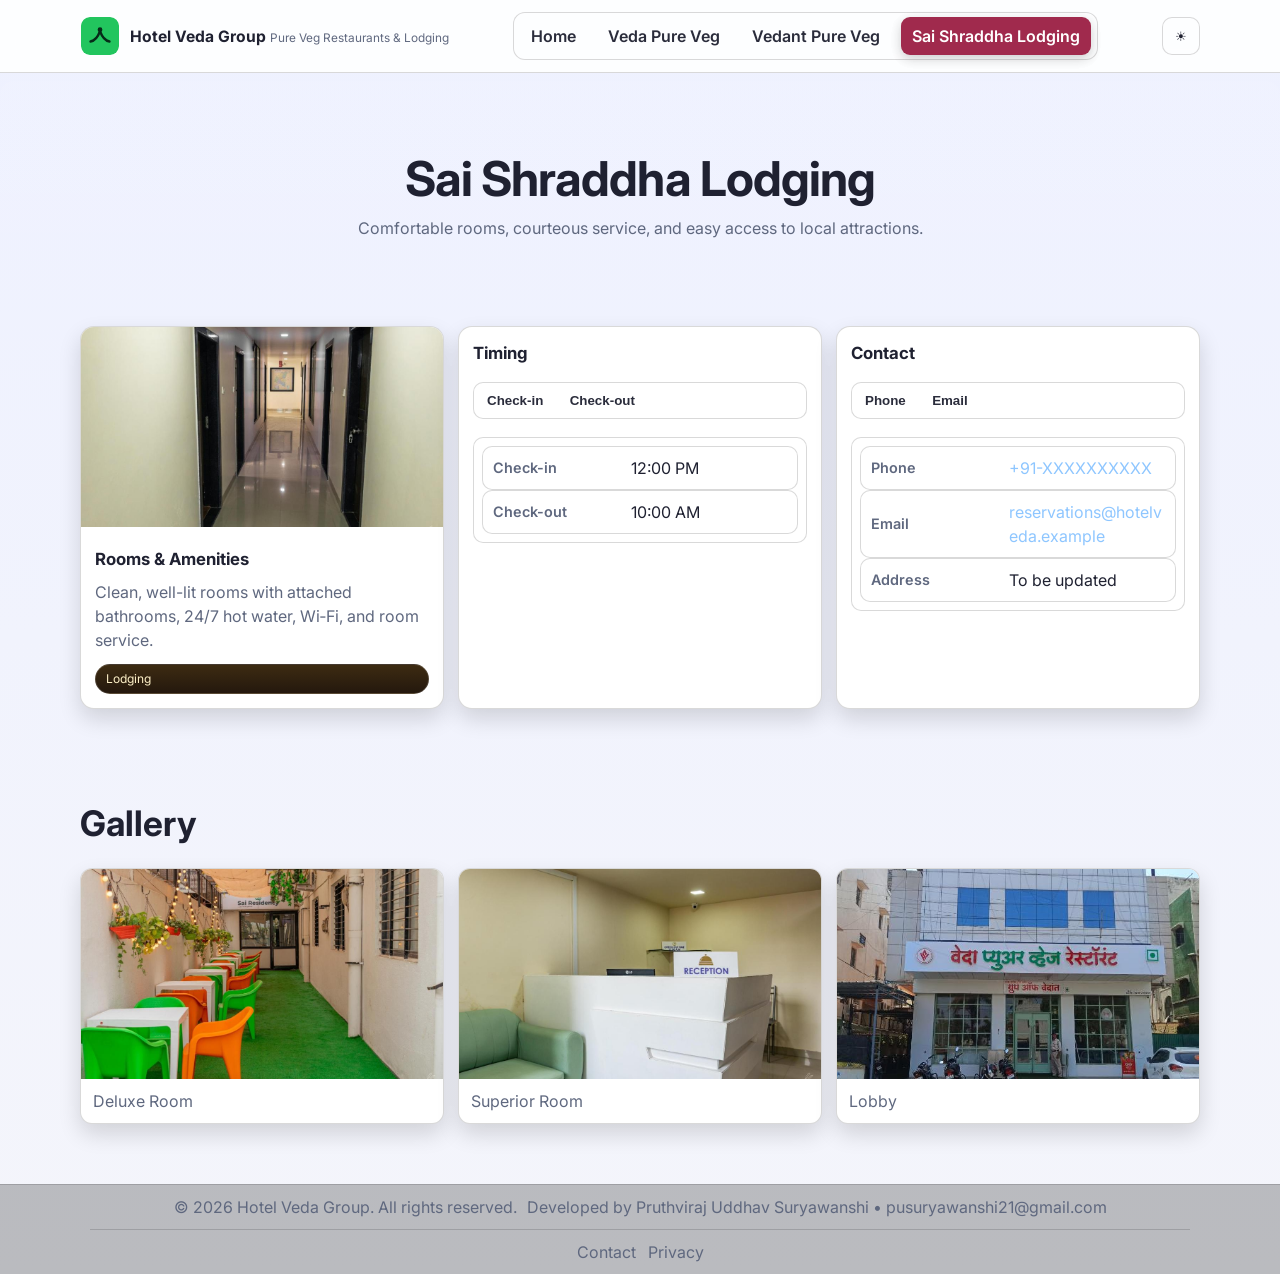
==== sai-shraddha-lodging.html @ 4648ee57 "updated files" ====
<!DOCTYPE html>
<html lang="en">
<head>
    <meta charset="utf-8">
    <meta name="viewport" content="width=device-width, initial-scale=1">
    <title>Sai Shraddha Lodging - Hotel Veda Group</title>
    <meta name="description" content="Sai Shraddha Lodging - Comfortable rooms, courteous service, and convenient location.">
    <link rel="preconnect" href="https://fonts.googleapis.com">
    <link rel="preconnect" href="https://fonts.gstatic.com" crossorigin>
    <link href="https://fonts.googleapis.com/css2?family=Inter:wght@400;500;600;700&display=swap" rel="stylesheet">
    <link rel="stylesheet" href="styles/main.css">
</head>
<body>
    <header class="site-header">
        <div class="container header-inner">
            <div class="brand">
                <img src="assets/logo.svg" alt="Hotel Veda Group" class="logo">
                <div class="brand-text">
                    <strong>Hotel Veda Group</strong>
                    <span>Pure Veg Restaurants & Lodging</span>
                </div>
            </div>
            <button class="nav-toggle" aria-label="Toggle navigation" aria-expanded="false">
                <svg viewBox="0 0 24 24" fill="none" stroke="currentColor" stroke-width="2" stroke-linecap="round" stroke-linejoin="round"><line x1="3" y1="6" x2="21" y2="6"></line><line x1="3" y1="12" x2="21" y2="12"></line><line x1="3" y1="18" x2="21" y2="18"></line></svg>
            </button>
            <nav class="nav" id="site-nav">
                <a href="index.html">Home</a>
                <a href="veda-pure-veg.html">Veda Pure Veg</a>
                <a href="vedant-pure-veg.html">Vedant Pure Veg</a>
                <a href="sai-shraddha-lodging.html" class="active">Sai Shraddha Lodging</a>
            </nav>
            <button class="theme-switch" id="theme-switch" aria-label="Toggle theme">☀</button>
        </div>
    </header>

    <main>
        <section class="hero">
            <div class="container">
                <h1>Sai Shraddha Lodging</h1>
                <p>Comfortable rooms, courteous service, and easy access to local attractions.</p>
            </div>
        </section>
        <section class="container" style="padding: 10px 0 60px;">
            <div class="card-grid">
                <div class="card">
                    <img class="card-image" src="images/676926873.jpg" alt="Sai Shraddha Lodging">
                    <div class="card-body">
                        <h3>Rooms & Amenities</h3>
                        <p>Clean, well-lit rooms with attached bathrooms, 24/7 hot water, Wi‑Fi, and room service.</p>
                        <div class="chip">Lodging</div>
                    </div>
                </div>
                <div class="card">
                    <div class="card-body">
                        <h3>Timing</h3>
                        <div class="info-tabs" role="tablist" aria-label="Check-in and check-out timings">
                            <button class="tab-item active" role="tab" aria-selected="true">Check-in</button>
                            <button class="tab-item" role="tab" aria-selected="false">Check-out</button>
                        </div>
                        <div class="tab-panel">
                            <div class="info-row"><div class="info-label">Check-in</div><div class="info-value">12:00 PM</div></div>
                            <div class="info-row"><div class="info-label">Check-out</div><div class="info-value">10:00 AM</div></div>
                        </div>
                    </div>
                </div>
                <div class="card">
                    <div class="card-body">
                        <h3>Contact</h3>
                        <div class="info-tabs" role="tablist" aria-label="Contact options">
                            <button class="tab-item active" role="tab" aria-selected="true">Phone</button>
                            <button class="tab-item" role="tab" aria-selected="false">Email</button>
                        </div>
                        <div class="tab-panel">
                            <div class="info-row"><div class="info-label">Phone</div><div class="info-value"><a href="tel:+91XXXXXXXXXX">+91-XXXXXXXXXX</a></div></div>
                            <div class="info-row"><div class="info-label">Email</div><div class="info-value"><a href="mailto:reservations@hotelveda.example">reservations@hotelveda.example</a></div></div>
                            <div class="info-row"><div class="info-label">Address</div><div class="info-value">To be updated</div></div>
                        </div>
                    </div>
                </div>
            </div>
        </section>

        <section class="gallery-section container">
            <h2>Gallery</h2>
            <div class="gallery-grid">
                <div class="gallery-card">
                    <img src="images/676926915.jpg" alt="Sai Shraddha room">
                    <div class="caption">Deluxe Room</div>
                </div>
                <div class="gallery-card">
                    <img src="images/676926921.jpg" alt="Sai Shraddha room">
                    <div class="caption">Superior Room</div>
                </div>
                <div class="gallery-card">
                    <img src="images/676926884.jpg" alt="Sai Shraddha lobby">
                    <div class="caption">Lobby</div>
                </div>
            </div>
        </section>
    </main>

    <footer class="site-footer">
        <div class="footer-top">
            <p>© <span id="year"></span> Hotel Veda Group. All rights reserved.</p>
            <p class="footer-meta">Developed by Pruthviraj Uddhav Suryawanshi • <a href="mailto:pusuryawanshi21@gmail.com">pusuryawanshi21@gmail.com</a></p>
        </div>
        <div class="footer-bottom">
            <nav class="footer-nav">
                <a href="mailto:reservations@hotelveda.example">Contact</a>
                <a href="#">Privacy</a>
            </nav>
        </div>
    </footer>

    <script defer src="scripts/main.js"></script>
    <script>document.getElementById('year').textContent = new Date().getFullYear();</script>
</body>
</html>
---- styles/main.css ----
:root {
  --bg: #0b0b20;
  --bg-soft: #111a34;
  --card: #171f3b;
  --surface: rgba(7,12,25,0.82);
  --text: #f6f7ff;
  --muted: #bac3df;
  --brand: #e1b761;
  --accent: #7d1f43;
  --border: rgba(255,255,255,0.14);
  --shadow: 0 16px 30px rgba(0,0,0,0.35);
}
[data-theme="light"] {
  --bg: #f4f5fb;
  --bg-soft: #eef1ff;
  --card: #ffffff;
  --surface: rgba(255,255,255,0.88);
  --text: #1f2131;
  --muted: #5f687f;
  --brand: #b86a1d;
  --accent: #9b1f43;
  --border: rgba(0,0,0,0.15);
  --shadow: 0 10px 22px rgba(0,0,0,0.14);
}
* { box-sizing: border-box; }
html { scroll-behavior: smooth; }
html, body { margin: 0; padding: 0; min-height: 100%; font-family: Inter, system-ui, -apple-system, Segoe UI, Roboto, Arial, sans-serif; background: linear-gradient(180deg, var(--bg-soft), var(--bg)); color: var(--text); transition: background 0.25s ease, color 0.25s ease; }
body { line-height: 1.5; }
body::before { content: ""; position: fixed; inset: 0; background: radial-gradient(circle at 15% 8%, rgba(255,255,255,0.05), transparent 38%), radial-gradient(circle at 90% 12%, rgba(255,255,255,0.04), transparent 45%); pointer-events: none; z-index: -1; }
.container { width: min(1120px, 94%); margin: 0 auto; padding: 0 14px; }
a { color: inherit; }
button, .btn, .theme-switch { outline: none; }
button:focus-visible, a:focus-visible { outline: 2px solid #9f6f21; outline-offset: 2px; }
.site-header { position: sticky; top: 0; z-index: 50; background: var(--surface); border-bottom: 1px solid var(--border); backdrop-filter: blur(10px); }
.header-inner { display: flex; align-items: center; justify-content: space-between; gap: 12px; padding: 12px 0; }
.brand { display: flex; align-items: center; gap: 10px; }
.logo { width: 40px; height: 40px; border-radius: 10px; border: 1px solid rgba(255,255,255,0.18); }
.brand-text strong { font-size: 0.98rem; }
.brand-text span { color: var(--muted); font-size: 0.74rem; }
.nav { display: flex; align-items: center; gap: 10px; background: rgba(255,255,255,0.05); border: 1px solid var(--border); border-radius: 12px; padding: 4px 6px; }
.nav a { color: var(--text); text-decoration: none; font-weight: 600; padding: 7px 11px; border-radius: 9px; transition: transform 0.1s ease, background 0.18s ease, color 0.18s ease; opacity: 0.95; }
.nav a:hover { transform: translateY(-1px); }
.nav a.active { color: #fff; background: var(--accent); box-shadow: 0 4px 12px rgba(0,0,0,0.2); }
.nav a:not(.active):hover { background: rgba(255,255,255,0.2); }
a { text-decoration: none; color: inherit; }
.theme-switch { border: 1px solid var(--border); background: rgba(255,255,255,0.08); color: var(--text); border-radius: 10px; width: 38px; height: 38px; display: inline-flex; align-items: center; justify-content: center; cursor: pointer; transition: background .15s ease; }
.theme-switch:hover { background: rgba(255,255,255,0.2); }
.nav-toggle { display: none; width: 40px; height: 40px; border-radius: 10px; border: 1px solid var(--border); background: rgba(255,255,255,0.05); color: var(--text); align-items: center; justify-content: center; }
.nav-toggle svg { width: 20px; height: 20px; }
.hero { position: relative; text-align: center; padding: 72px 0 38px; background: linear-gradient(180deg, rgba(255,255,255,0.06), rgba(255,255,255,0.02)); border-radius: 14px; margin: 8px 0 20px; }
.hero::after { content: ""; position: absolute; inset: 15px; border-radius: 12px; background: radial-gradient(circle at 50% 25%, rgba(255,255,255,0.15), rgba(255,255,255,0)); z-index: -1; }
.hero h1 { margin: 0 0 10px; font-size: clamp(2rem, 6vw, 3rem); letter-spacing: -0.02em; line-height: 1.1; text-align: center; }
.hero p { margin: 0 auto 18px; color: var(--muted); max-width: 760px; font-size: 1rem; text-align: center; }
.btn, .btn-outline { display: inline-block; border-radius: 10px; font-weight: 700; text-decoration: none; transition: all 0.16s ease; }
.btn { color: #2f1f05; background: linear-gradient(135deg, #f4d37a, #c4923d); padding: 12px 18px; box-shadow: 0 12px 24px rgba(0,0,0,0.28); }
.btn:hover { transform: translateY(-2px); box-shadow: 0 16px 26px rgba(0,0,0,0.3); }
.btn-outline { padding: 10px 14px; color: #f5f7ff; border: 1px solid rgba(255,255,255,0.2); background: rgba(255,255,255,0.03); }
.btn-outline:hover { background: rgba(255,255,255,0.12); }
.properties-section, .gallery-section { padding: 28px 0 60px; }
.properties-section h2, .gallery-section h2 { margin: 0 0 18px; font-size: clamp(1.7rem, 4vw, 2.2rem); }
.card-grid, .gallery-grid { display: grid; grid-template-columns: repeat(3, 1fr); gap: 14px; }
.card { border-radius: 14px; overflow: hidden; border: 1px solid var(--border); background: var(--card); box-shadow: var(--shadow); transition: transform .2s ease, border-color .2s ease, box-shadow .2s ease; }
.card:hover { transform: translateY(-4px); border-color: rgba(255,255,255,0.24); box-shadow: 0 22px 40px rgba(0,0,0,0.42); }
.card-image { width: 100%; height: 200px; object-fit: cover; background: #111d3b; }
.card-body { padding: 14px; display: flex; flex-direction: column; gap: 8px; }
.card-body h3 { margin: 0; font-size: 1.05rem; }
.card-body p { margin: 0; color: var(--muted); }
.chip { display: inline-block; margin-top: 4px; padding: 5px 10px; border-radius: 999px; font-size: 12px; color: #fdf0c7; background: linear-gradient(180deg, #3d2b12, #24180d); border: 1px solid rgba(255,255,255,0.15); }
.gallery-card { border-radius: 12px; overflow: hidden; border: 1px solid var(--border); background: var(--card); box-shadow: var(--shadow); }
.gallery-card img { width: 100%; height: 210px; object-fit: cover; display: block; }
.caption { padding: 10px 12px; color: var(--muted); }
.info-list { display: flex; flex-direction: column; gap: 8px; margin-top: 8px; }
.info-tabs { display: flex; gap: 0.4rem; border: 1px solid var(--border); border-radius: 10px; background: rgba(255,255,255,0.05); padding: 3px; margin-top: 8px; }
.tab-item { border: none; background: rgba(255,255,255,0.04); color: var(--text); font-weight: 600; border-radius: 8px; padding: 7px 10px; cursor: default; transition: none; opacity: 0.95; }
.tab-item.active { background: rgba(255,255,255,0.14); color: var(--text); }
.tab-panel { margin-top: 10px; background: rgba(255,255,255,0.03); border-radius: 10px; border: 1px solid var(--border); padding: 8px; }
.info-row { display: grid; grid-template-columns: 130px 1fr; gap: 8px; padding: 9px 10px; border-radius: 10px; border: 1px solid var(--border); background: rgba(255,255,255,0.03); align-items: center; }
.info-label { color: var(--muted); font-weight: 600; font-size: 0.9rem; }
.info-value { color: var(--text); }
.info-row a { color: #8ec6ff; text-decoration: none; word-break: break-word; overflow-wrap: anywhere; }
.info-row a:hover { text-decoration: underline; }
.info-value { white-space: normal; }
.location-card iframe { width: 100%; height: 280px; border: 0; border-radius: 10px; margin-top: 8px; }
.site-footer { border-top: 1px solid var(--border); background: rgba(0,0,0,0.24); }
.footer-top, .footer-bottom { width: min(1100px, 94%); margin: 0 auto; padding: 10px 14px; display: flex; flex-wrap: wrap; align-items: center; justify-content: center; gap: 10px; text-align: center; }
.footer-top { border-bottom: 1px solid var(--border); }
.footer-top p, .footer-top .footer-meta, .footer-bottom p { margin: 0; color: var(--muted); }
.footer-nav { display: flex; gap: 12px; }
.footer-nav a { color: var(--muted); text-decoration: none; }
.footer-nav a:hover { color: var(--text); }
@media (max-width: 720px) { .footer-top, .footer-bottom { flex-direction: column; } }
.cta-row { display: flex; justify-content: center; gap: 10px; margin-top: 12px; }
@media (max-width: 980px) { .card-grid, .gallery-grid { grid-template-columns: repeat(2, 1fr); } }
@media (max-width: 700px) {
  .card-grid, .gallery-grid { grid-template-columns: 1fr; }
  .header-inner { gap: 10px; }
  .nav { position: fixed; top: 60px; left: 10px; right: 10px; display: none; flex-direction: column; background: rgba(255,255,255,0.95); border: 1px solid var(--border); border-radius: 10px; padding: 10px; box-shadow: var(--shadow); z-index: 999; }
  .nav.open { display: flex; }
  .nav a { padding: 10px; border-radius: 8px; }
  .nav-toggle { display: inline-flex; }
}
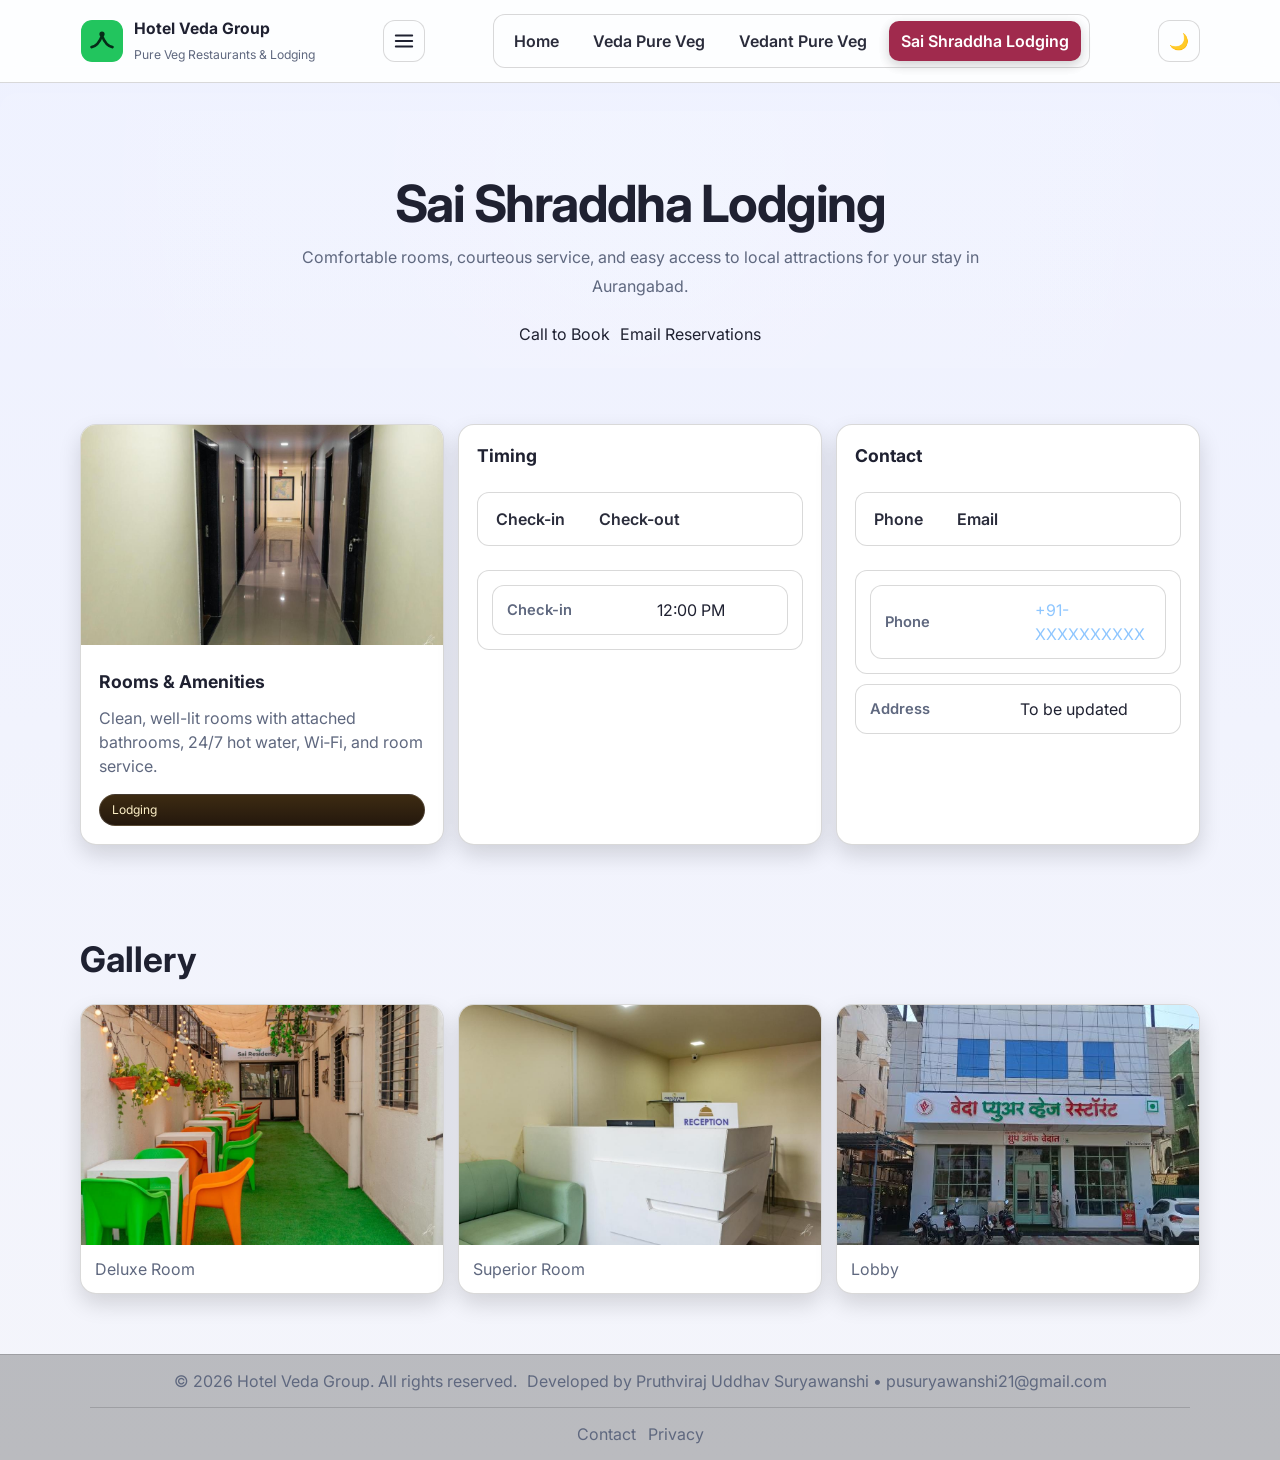
==== commit f3bf2f6b: "changed all layout" ====
--- a/sai-shraddha-lodging.html
+++ b/sai-shraddha-lodging.html
@@ -8,6 +8,8 @@
     <link rel="preconnect" href="https://fonts.googleapis.com">
     <link rel="preconnect" href="https://fonts.gstatic.com" crossorigin>
     <link href="https://fonts.googleapis.com/css2?family=Inter:wght@400;500;600;700&display=swap" rel="stylesheet">
+    <link rel="icon" href="assets/logo.svg" type="image/svg+xml">
+    <meta name="theme-color" content="#0b0b20">
     <link rel="stylesheet" href="styles/main.css">
 </head>
 <body>
@@ -23,7 +25,7 @@
             <button class="nav-toggle" aria-label="Toggle navigation" aria-expanded="false">
                 <svg viewBox="0 0 24 24" fill="none" stroke="currentColor" stroke-width="2" stroke-linecap="round" stroke-linejoin="round"><line x1="3" y1="6" x2="21" y2="6"></line><line x1="3" y1="12" x2="21" y2="12"></line><line x1="3" y1="18" x2="21" y2="18"></line></svg>
             </button>
-            <nav class="nav" id="site-nav">
+            <nav class="nav" id="site-nav" aria-label="Primary navigation">
                 <a href="index.html">Home</a>
                 <a href="veda-pure-veg.html">Veda Pure Veg</a>
                 <a href="vedant-pure-veg.html">Vedant Pure Veg</a>
@@ -34,13 +36,17 @@
     </header>
 
     <main>
-        <section class="hero">
+        <section class="hero reveal">
             <div class="container">
                 <h1>Sai Shraddha Lodging</h1>
-                <p>Comfortable rooms, courteous service, and easy access to local attractions.</p>
+                <p>Comfortable rooms, courteous service, and easy access to local attractions for your stay in Aurangabad.</p>
+                <div class="cta-row">
+                    <a class="btn" href="tel:+91XXXXXXXXXX">Call to Book</a>
+                    <a class="btn-outline" href="mailto:reservations@hotelveda.example">Email Reservations</a>
+                </div>
             </div>
         </section>
-        <section class="container" style="padding: 10px 0 60px;">
+        <section class="container reveal" style="padding: 10px 0 60px;">
             <div class="card-grid">
                 <div class="card">
                     <img class="card-image" src="images/676926873.jpg" alt="Sai Shraddha Lodging">
@@ -54,11 +60,13 @@
                     <div class="card-body">
                         <h3>Timing</h3>
                         <div class="info-tabs" role="tablist" aria-label="Check-in and check-out timings">
-                            <button class="tab-item active" role="tab" aria-selected="true">Check-in</button>
-                            <button class="tab-item" role="tab" aria-selected="false">Check-out</button>
+                            <button class="tab-item active" role="tab" aria-selected="true" data-panel="panel-checkin">Check-in</button>
+                            <button class="tab-item" role="tab" aria-selected="false" data-panel="panel-checkout">Check-out</button>
                         </div>
-                        <div class="tab-panel">
+                        <div id="panel-checkin" class="tab-panel">
                             <div class="info-row"><div class="info-label">Check-in</div><div class="info-value">12:00 PM</div></div>
+                        </div>
+                        <div id="panel-checkout" class="tab-panel" hidden>
                             <div class="info-row"><div class="info-label">Check-out</div><div class="info-value">10:00 AM</div></div>
                         </div>
                     </div>
@@ -67,14 +75,16 @@
                     <div class="card-body">
                         <h3>Contact</h3>
                         <div class="info-tabs" role="tablist" aria-label="Contact options">
-                            <button class="tab-item active" role="tab" aria-selected="true">Phone</button>
-                            <button class="tab-item" role="tab" aria-selected="false">Email</button>
+                            <button class="tab-item active" role="tab" aria-selected="true" data-panel="panel-phone">Phone</button>
+                            <button class="tab-item" role="tab" aria-selected="false" data-panel="panel-email">Email</button>
                         </div>
-                        <div class="tab-panel">
+                        <div id="panel-phone" class="tab-panel">
                             <div class="info-row"><div class="info-label">Phone</div><div class="info-value"><a href="tel:+91XXXXXXXXXX">+91-XXXXXXXXXX</a></div></div>
+                        </div>
+                        <div id="panel-email" class="tab-panel" hidden>
                             <div class="info-row"><div class="info-label">Email</div><div class="info-value"><a href="mailto:reservations@hotelveda.example">reservations@hotelveda.example</a></div></div>
-                            <div class="info-row"><div class="info-label">Address</div><div class="info-value">To be updated</div></div>
                         </div>
+                        <div class="info-row"><div class="info-label">Address</div><div class="info-value">To be updated</div></div>
                     </div>
                 </div>
             </div>
@@ -113,7 +123,6 @@
     </footer>
 
     <script defer src="scripts/main.js"></script>
-    <script>document.getElementById('year').textContent = new Date().getFullYear();</script>
 </body>
 </html>
 
--- a/styles/main.css
+++ b/styles/main.css
@@ -28,74 +28,85 @@
 body { line-height: 1.5; }
 body::before { content: ""; position: fixed; inset: 0; background: radial-gradient(circle at 15% 8%, rgba(255,255,255,0.05), transparent 38%), radial-gradient(circle at 90% 12%, rgba(255,255,255,0.04), transparent 45%); pointer-events: none; z-index: -1; }
 .container { width: min(1120px, 94%); margin: 0 auto; padding: 0 14px; }
-a { color: inherit; }
-button, .btn, .theme-switch { outline: none; }
+a { color: inherit; text-decoration: none; }
+button, .btn, .theme-switch { background: none; border: none; font: inherit; cursor: pointer; }
 button:focus-visible, a:focus-visible { outline: 2px solid #9f6f21; outline-offset: 2px; }
 .site-header { position: sticky; top: 0; z-index: 50; background: var(--surface); border-bottom: 1px solid var(--border); backdrop-filter: blur(10px); }
-.header-inner { display: flex; align-items: center; justify-content: space-between; gap: 12px; padding: 12px 0; }
+.header-inner { display: flex; align-items: center; justify-content: space-between; gap: 12px; padding: 14px 0; }
 .brand { display: flex; align-items: center; gap: 10px; }
-.logo { width: 40px; height: 40px; border-radius: 10px; border: 1px solid rgba(255,255,255,0.18); }
-.brand-text strong { font-size: 0.98rem; }
-.brand-text span { color: var(--muted); font-size: 0.74rem; }
-.nav { display: flex; align-items: center; gap: 10px; background: rgba(255,255,255,0.05); border: 1px solid var(--border); border-radius: 12px; padding: 4px 6px; }
-.nav a { color: var(--text); text-decoration: none; font-weight: 600; padding: 7px 11px; border-radius: 9px; transition: transform 0.1s ease, background 0.18s ease, color 0.18s ease; opacity: 0.95; }
+.logo { width: 44px; height: 44px; border-radius: 12px; border: 1px solid rgba(255,255,255,0.18); }
+.brand-text strong { display: block; font-size: 0.98rem; }
+.brand-text span { color: var(--muted); font-size: 0.76rem; line-height: 1.3; }
+.nav { display: flex; align-items: center; gap: 10px; background: rgba(255,255,255,0.05); border: 1px solid var(--border); border-radius: 12px; padding: 6px 8px; }
+.nav a { color: var(--text); font-weight: 600; padding: 8px 12px; border-radius: 10px; transition: transform 0.1s ease, background 0.18s ease, color 0.18s ease; opacity: 0.95; }
 .nav a:hover { transform: translateY(-1px); }
 .nav a.active { color: #fff; background: var(--accent); box-shadow: 0 4px 12px rgba(0,0,0,0.2); }
 .nav a:not(.active):hover { background: rgba(255,255,255,0.2); }
-a { text-decoration: none; color: inherit; }
-.theme-switch { border: 1px solid var(--border); background: rgba(255,255,255,0.08); color: var(--text); border-radius: 10px; width: 38px; height: 38px; display: inline-flex; align-items: center; justify-content: center; cursor: pointer; transition: background .15s ease; }
+.theme-switch { border: 1px solid var(--border); background: rgba(255,255,255,0.08); color: var(--text); border-radius: 12px; width: 42px; height: 42px; display: inline-flex; align-items: center; justify-content: center; transition: background .15s ease; }
 .theme-switch:hover { background: rgba(255,255,255,0.2); }
-.nav-toggle { display: none; width: 40px; height: 40px; border-radius: 10px; border: 1px solid var(--border); background: rgba(255,255,255,0.05); color: var(--text); align-items: center; justify-content: center; }
-.nav-toggle svg { width: 20px; height: 20px; }
-.hero { position: relative; text-align: center; padding: 72px 0 38px; background: linear-gradient(180deg, rgba(255,255,255,0.06), rgba(255,255,255,0.02)); border-radius: 14px; margin: 8px 0 20px; }
-.hero::after { content: ""; position: absolute; inset: 15px; border-radius: 12px; background: radial-gradient(circle at 50% 25%, rgba(255,255,255,0.15), rgba(255,255,255,0)); z-index: -1; }
-.hero h1 { margin: 0 0 10px; font-size: clamp(2rem, 6vw, 3rem); letter-spacing: -0.02em; line-height: 1.1; text-align: center; }
-.hero p { margin: 0 auto 18px; color: var(--muted); max-width: 760px; font-size: 1rem; text-align: center; }
-.btn, .btn-outline { display: inline-block; border-radius: 10px; font-weight: 700; text-decoration: none; transition: all 0.16s ease; }
-.btn { color: #2f1f05; background: linear-gradient(135deg, #f4d37a, #c4923d); padding: 12px 18px; box-shadow: 0 12px 24px rgba(0,0,0,0.28); }
-.btn:hover { transform: translateY(-2px); box-shadow: 0 16px 26px rgba(0,0,0,0.3); }
-.btn-outline { padding: 10px 14px; color: #f5f7ff; border: 1px solid rgba(255,255,255,0.2); background: rgba(255,255,255,0.03); }
-.btn-outline:hover { background: rgba(255,255,255,0.12); }
+.nav-toggle { display: none; width: 42px; height: 42px; border-radius: 12px; border: 1px solid var(--border); background: rgba(255,255,255,0.05); color: var(--text); display: inline-flex; align-items: center; justify-content: center; }
+.nav-toggle svg { width: 22px; height: 22px; }
+.hero { position: relative; text-align: center; padding: 84px 0 40px; background: linear-gradient(180deg, rgba(255,255,255,0.09), rgba(255,255,255,0.02)); border-radius: 18px; margin: 10px 0 28px; }
+.hero::after { content: ""; position: absolute; inset: 18px; border-radius: 16px; background: radial-gradient(circle at 50% 24%, rgba(255,255,255,0.16), rgba(255,255,255,0)); z-index: -1; }
+.hero h1 { margin: 0 0 12px; font-size: clamp(2rem, 6vw, 3.2rem); letter-spacing: -0.03em; line-height: 1.05; }
+.hero p { margin: 0 auto 22px; color: var(--muted); max-width: 720px; font-size: 1rem; line-height: 1.8; }
+.section-intro { max-width: 760px; margin: 0 auto 28px; color: var(--muted); }
+.section-intro h2 { margin: 0 0 10px; font-size: clamp(1.75rem, 3vw, 2.4rem); }
+.section-intro p { margin: 0; line-height: 1.75; }
+.feature-grid, .property-highlights, .testimonial-grid { display: grid; gap: 16px; }
+.feature-grid { grid-template-columns: repeat(3, minmax(0, 1fr)); }
+.feature-card, .testimonial-card { border-radius: 18px; background: var(--card); border: 1px solid var(--border); box-shadow: var(--shadow); padding: 24px; transition: transform .2s ease, border-color .2s ease; }
+.feature-card:hover, .testimonial-card:hover { transform: translateY(-3px); border-color: rgba(255,255,255,0.22); }
+.feature-card h3, .testimonial-card h3 { margin: 0 0 10px; font-size: 1.1rem; }
+.feature-card p, .testimonial-card p { margin: 0; color: var(--muted); line-height: 1.75; }
+.testimonial-card p { font-size: 0.98rem; }
+.testimonial-card .author { margin-top: 16px; color: var(--text); font-weight: 700; }
+.cta-row { display: flex; justify-content: center; flex-wrap: wrap; gap: 10px; margin-top: 12px; }
 .properties-section, .gallery-section { padding: 28px 0 60px; }
 .properties-section h2, .gallery-section h2 { margin: 0 0 18px; font-size: clamp(1.7rem, 4vw, 2.2rem); }
 .card-grid, .gallery-grid { display: grid; grid-template-columns: repeat(3, 1fr); gap: 14px; }
-.card { border-radius: 14px; overflow: hidden; border: 1px solid var(--border); background: var(--card); box-shadow: var(--shadow); transition: transform .2s ease, border-color .2s ease, box-shadow .2s ease; }
-.card:hover { transform: translateY(-4px); border-color: rgba(255,255,255,0.24); box-shadow: 0 22px 40px rgba(0,0,0,0.42); }
-.card-image { width: 100%; height: 200px; object-fit: cover; background: #111d3b; }
-.card-body { padding: 14px; display: flex; flex-direction: column; gap: 8px; }
-.card-body h3 { margin: 0; font-size: 1.05rem; }
+.card { border-radius: 16px; overflow: hidden; border: 1px solid var(--border); background: var(--card); box-shadow: var(--shadow); transition: transform .2s ease, border-color .2s ease, box-shadow .2s ease; }
+.card:hover { transform: translateY(-5px); border-color: rgba(255,255,255,0.24); box-shadow: 0 24px 44px rgba(0,0,0,0.35); }
+.card-image { width: 100%; height: 220px; object-fit: cover; background: #111d3b; }
+.card-body { padding: 18px; display: flex; flex-direction: column; gap: 10px; }
+.card-body h3 { margin: 0; font-size: 1.1rem; }
 .card-body p { margin: 0; color: var(--muted); }
-.chip { display: inline-block; margin-top: 4px; padding: 5px 10px; border-radius: 999px; font-size: 12px; color: #fdf0c7; background: linear-gradient(180deg, #3d2b12, #24180d); border: 1px solid rgba(255,255,255,0.15); }
-.gallery-card { border-radius: 12px; overflow: hidden; border: 1px solid var(--border); background: var(--card); box-shadow: var(--shadow); }
-.gallery-card img { width: 100%; height: 210px; object-fit: cover; display: block; }
-.caption { padding: 10px 12px; color: var(--muted); }
-.info-list { display: flex; flex-direction: column; gap: 8px; margin-top: 8px; }
-.info-tabs { display: flex; gap: 0.4rem; border: 1px solid var(--border); border-radius: 10px; background: rgba(255,255,255,0.05); padding: 3px; margin-top: 8px; }
-.tab-item { border: none; background: rgba(255,255,255,0.04); color: var(--text); font-weight: 600; border-radius: 8px; padding: 7px 10px; cursor: default; transition: none; opacity: 0.95; }
-.tab-item.active { background: rgba(255,255,255,0.14); color: var(--text); }
-.tab-panel { margin-top: 10px; background: rgba(255,255,255,0.03); border-radius: 10px; border: 1px solid var(--border); padding: 8px; }
-.info-row { display: grid; grid-template-columns: 130px 1fr; gap: 8px; padding: 9px 10px; border-radius: 10px; border: 1px solid var(--border); background: rgba(255,255,255,0.03); align-items: center; }
-.info-label { color: var(--muted); font-weight: 600; font-size: 0.9rem; }
+.chip { display: inline-block; margin-top: 6px; padding: 6px 12px; border-radius: 999px; font-size: 12px; color: #fdf0c7; background: linear-gradient(180deg, #3d2b12, #24180d); border: 1px solid rgba(255,255,255,0.15); }
+.gallery-card { border-radius: 16px; overflow: hidden; border: 1px solid var(--border); background: var(--card); box-shadow: var(--shadow); }
+.gallery-card img { width: 100%; height: 240px; object-fit: cover; display: block; }
+.caption { padding: 12px 14px; color: var(--muted); }
+.info-list { display: flex; flex-direction: column; gap: 10px; margin-top: 12px; }
+.info-tabs { display: flex; gap: 0.4rem; border: 1px solid var(--border); border-radius: 12px; background: rgba(255,255,255,0.05); padding: 4px; margin-top: 12px; }
+.tab-item { border: none; background: rgba(255,255,255,0.05); color: var(--text); font-weight: 600; border-radius: 10px; padding: 10px 14px; cursor: pointer; transition: background 0.18s ease; opacity: 0.95; }
+.tab-item.active { background: rgba(255,255,255,0.18); color: var(--text); }
+.tab-panel { margin-top: 14px; background: rgba(255,255,255,0.03); border-radius: 12px; border: 1px solid var(--border); padding: 14px; }
+.info-row { display: grid; grid-template-columns: 140px 1fr; gap: 10px; padding: 12px 14px; border-radius: 12px; border: 1px solid var(--border); background: rgba(255,255,255,0.03); align-items: center; }
+.info-label { color: var(--muted); font-weight: 600; font-size: 0.92rem; }
 .info-value { color: var(--text); }
 .info-row a { color: #8ec6ff; text-decoration: none; word-break: break-word; overflow-wrap: anywhere; }
 .info-row a:hover { text-decoration: underline; }
-.info-value { white-space: normal; }
-.location-card iframe { width: 100%; height: 280px; border: 0; border-radius: 10px; margin-top: 8px; }
+.location-card iframe { width: 100%; height: 280px; border: 0; border-radius: 12px; margin-top: 12px; }
 .site-footer { border-top: 1px solid var(--border); background: rgba(0,0,0,0.24); }
-.footer-top, .footer-bottom { width: min(1100px, 94%); margin: 0 auto; padding: 10px 14px; display: flex; flex-wrap: wrap; align-items: center; justify-content: center; gap: 10px; text-align: center; }
+.footer-top, .footer-bottom { width: min(1100px, 94%); margin: 0 auto; padding: 14px 16px; display: flex; flex-wrap: wrap; align-items: center; justify-content: center; gap: 10px; text-align: center; }
 .footer-top { border-bottom: 1px solid var(--border); }
 .footer-top p, .footer-top .footer-meta, .footer-bottom p { margin: 0; color: var(--muted); }
 .footer-nav { display: flex; gap: 12px; }
 .footer-nav a { color: var(--muted); text-decoration: none; }
 .footer-nav a:hover { color: var(--text); }
-@media (max-width: 720px) { .footer-top, .footer-bottom { flex-direction: column; } }
-.cta-row { display: flex; justify-content: center; gap: 10px; margin-top: 12px; }
+.reveal { opacity: 0; transform: translateY(20px); transition: opacity .6s ease, transform .6s ease; }
+.reveal.visible { opacity: 1; transform: translateY(0); }
+@media (max-width: 1024px) { .feature-grid { grid-template-columns: repeat(2, minmax(0, 1fr)); } }
 @media (max-width: 980px) { .card-grid, .gallery-grid { grid-template-columns: repeat(2, 1fr); } }
-@media (max-width: 700px) {
-  .card-grid, .gallery-grid { grid-template-columns: 1fr; }
+@media (max-width: 860px) { .property-highlights { grid-template-columns: 1fr; } }
+@media (max-width: 760px) { .hero { padding: 60px 0 28px; }
+  .hero h1 { font-size: clamp(1.9rem, 8vw, 2.6rem); }
   .header-inner { gap: 10px; }
-  .nav { position: fixed; top: 60px; left: 10px; right: 10px; display: none; flex-direction: column; background: rgba(255,255,255,0.95); border: 1px solid var(--border); border-radius: 10px; padding: 10px; box-shadow: var(--shadow); z-index: 999; }
+  .nav { position: fixed; top: 66px; left: 10px; right: 10px; display: none; flex-direction: column; background: rgba(255,255,255,0.95); color: #1f2131; border: 1px solid var(--border); border-radius: 12px; padding: 14px; box-shadow: var(--shadow); z-index: 999; }
   .nav.open { display: flex; }
-  .nav a { padding: 10px; border-radius: 8px; }
+  .nav a { padding: 12px; border-radius: 10px; }
   .nav-toggle { display: inline-flex; }
 }
+@media (max-width: 620px) { .card-image { height: 180px; }
+  .gallery-card img { height: 190px; }
+  .footer-top, .footer-bottom { padding: 12px 14px; }
+}
